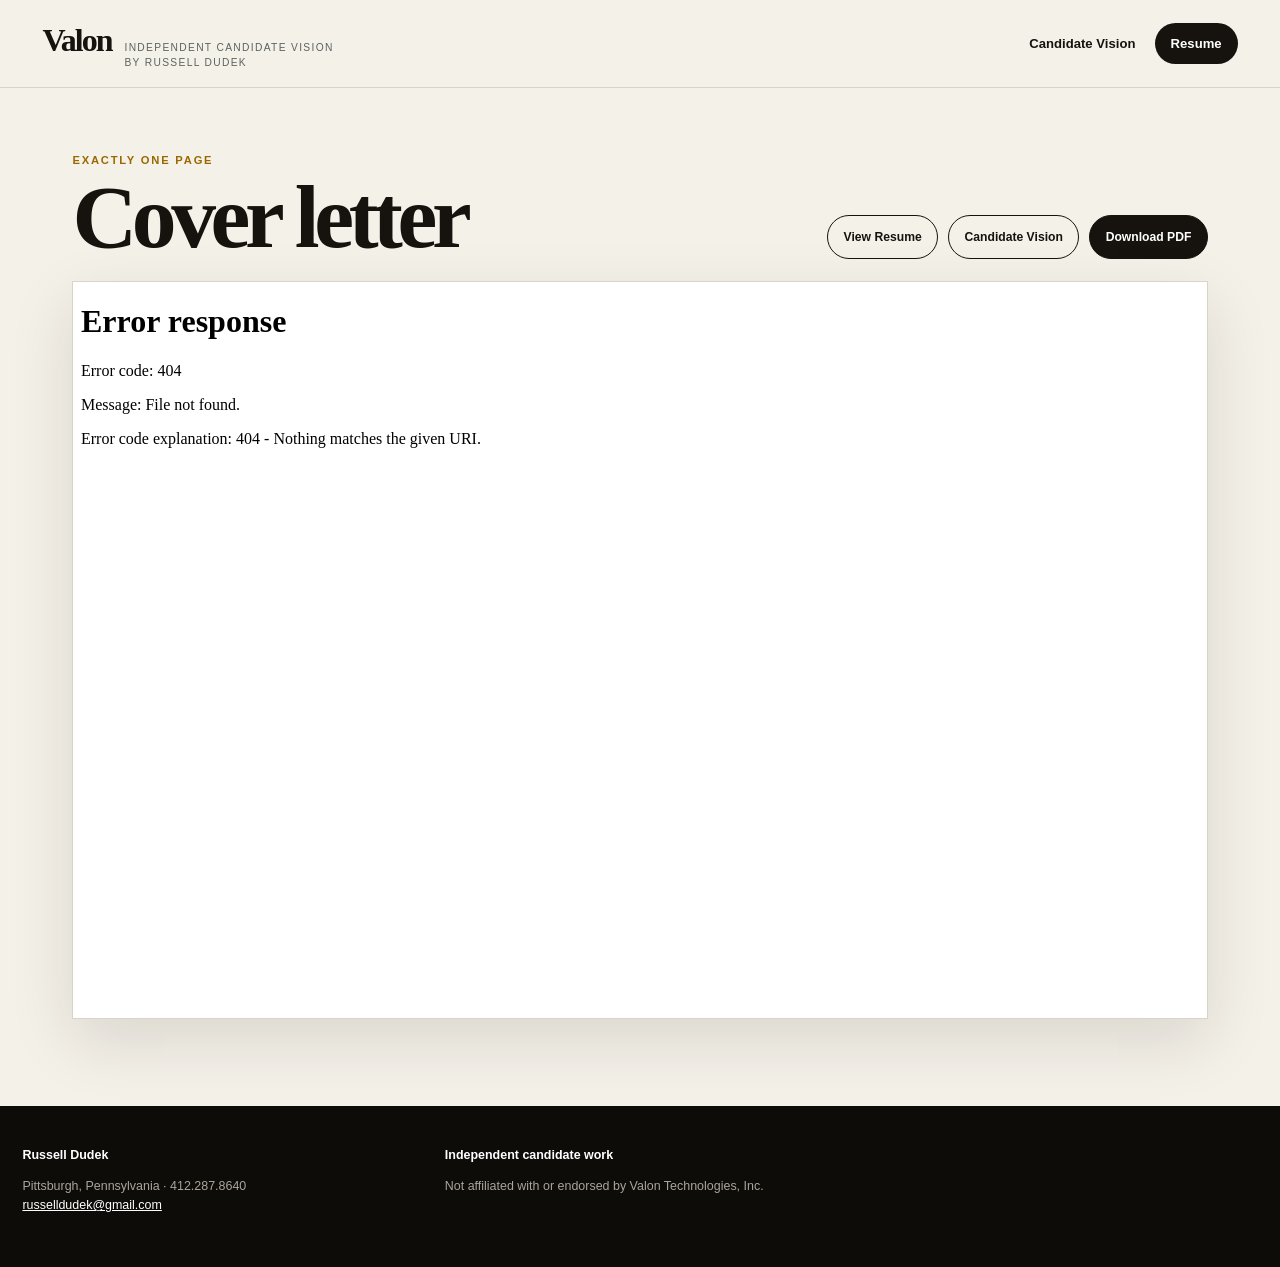
==== cover-letter.html @ 39efc33e "Add Valon cover-letter route" ====
<!doctype html><html lang="en"><head><meta charset="utf-8"><meta name="viewport" content="width=device-width,initial-scale=1"><title>Russell Dudek | Cover letter</title><link rel="stylesheet" href="styles.css"><style>.preview{max-width:1180px;margin:auto;padding:4rem 1.4rem 5rem}.preview-head{display:flex;justify-content:space-between;align-items:end;gap:2rem;flex-wrap:wrap;margin-bottom:1.4rem}.preview-head h1{font-family:Georgia,serif;font-size:clamp(3rem,7vw,6rem);letter-spacing:-.06em;line-height:.92;margin:.5rem 0 0}.preview-actions{display:flex;gap:.65rem;flex-wrap:wrap}.preview-actions a{display:inline-flex;align-items:center;justify-content:center;min-height:44px;padding:.7rem .95rem;border:1.5px solid var(--valon-ink);border-radius:999px;text-decoration:none;font-size:.76rem;font-weight:850}.preview-actions .download{background:var(--valon-ink);color:#fff}.pdf-frame{width:100%;height:82vh;min-height:720px;border:1px solid var(--valon-line);background:#fff;box-shadow:0 22px 60px rgba(33,25,15,.12)}@media(max-width:620px){.preview{padding-top:2.5rem}.pdf-frame{height:72vh;min-height:520px}}</style></head><body><header class="header"><nav class="nav"><a class="brand" href="index.html"><strong>Valon</strong><span>Independent candidate vision<br>by Russell Dudek</span></a><div class="navlinks"><a href="index.html">Candidate Vision</a><a class="pill" href="resume.html">Resume</a></div></nav></header><main class="preview"><div class="preview-head"><div><div class="eyebrow">Exactly one page</div><h1>Cover letter</h1></div><div class="preview-actions"><a href="resume.html">View Resume</a><a href="index.html">Candidate Vision</a><a class="download" download href="docs/Russell-Dudek-Valon-Cover-Letter.pdf">Download PDF</a></div></div><iframe class="pdf-frame" title="Cover letter" src="docs/Russell-Dudek-Valon-Cover-Letter.pdf"></iframe></main><footer class="footer"><div class="footergrid"><div><strong>Russell Dudek</strong><p>Pittsburgh, Pennsylvania · 412.287.8640<br><a href="mailto:russelldudek@gmail.com">russelldudek@gmail.com</a></p></div><div><strong>Independent candidate work</strong><p>Not affiliated with or endorsed by Valon Technologies, Inc.</p></div></div></footer></body></html>
---- styles.css ----
@import url('brand-tokens.css');
*{box-sizing:border-box}html{scroll-behavior:smooth}body{margin:0;background:var(--valon-cream);color:var(--valon-ink);font-family:"Avenir Next","Segoe UI",Arial,sans-serif;line-height:1.5}a{color:inherit}.skip{position:fixed;left:1rem;top:-5rem;background:#fff;padding:.75rem 1rem;z-index:100}.skip:focus{top:1rem}.header{position:sticky;top:0;z-index:30;background:rgba(244,241,233,.94);backdrop-filter:blur(14px);border-bottom:1px solid var(--valon-line)}.nav{max-width:1240px;margin:auto;padding:1rem 1.4rem;display:flex;justify-content:space-between;align-items:center;gap:2rem}.brand{display:flex;align-items:baseline;gap:.8rem;text-decoration:none}.brand strong{font-family:Georgia,serif;font-size:2rem;letter-spacing:-.06em}.brand span{font-size:.64rem;text-transform:uppercase;letter-spacing:.13em;color:var(--valon-slate)}.navlinks{display:flex;gap:1.2rem;align-items:center}.navlinks a{text-decoration:none;font-size:.82rem;font-weight:750}.pill{background:var(--valon-ink);color:#fff;border-radius:999px;padding:.65rem 1rem}.hero{max-width:1240px;margin:auto;padding:5.2rem 1.4rem 6rem;display:grid;grid-template-columns:.88fr 1.12fr;gap:4.5rem;align-items:center;min-height:820px}.eyebrow{font-size:.7rem;font-weight:850;letter-spacing:.16em;text-transform:uppercase;color:#9b6800}.hero h1,.section h2{font-family:Georgia,serif;letter-spacing:-.06em;line-height:.92}.hero h1{font-size:clamp(4rem,7vw,7.4rem);margin:.7rem 0 1.4rem;max-width:9ch}.lede{font-size:1.16rem;max-width:670px;color:#4f514f}.actions{display:flex;gap:.8rem;flex-wrap:wrap;margin-top:2rem}.button{display:inline-flex;align-items:center;justify-content:center;min-height:48px;padding:.75rem 1.05rem;border:1.5px solid var(--valon-ink);border-radius:7px;text-decoration:none;font-weight:800;background:var(--valon-ink);color:#fff}.button.secondary{background:transparent;color:var(--valon-ink)}.proofline{display:flex;flex-wrap:wrap;gap:.5rem 1.2rem;border-top:1px solid var(--valon-line);padding-top:1.1rem;margin-top:2.5rem;color:var(--valon-slate);font-size:.75rem;font-weight:750}.buildline{position:relative;background:var(--valon-paper);border:1px solid var(--valon-line);padding:1.4rem;box-shadow:0 30px 70px rgba(33,25,15,.11);min-height:610px}.buildhead{display:flex;justify-content:space-between;gap:1rem;align-items:start}.buildhead h2{font-family:Georgia,serif;font-size:2.2rem;margin:.2rem 0}.status{border:1px solid var(--valon-line);padding:.45rem .65rem;font-size:.66rem;font-weight:850;text-transform:uppercase;letter-spacing:.11em;background:#fff}.field-stack{position:relative;margin:2.4rem 0 1.5rem;height:330px;border-left:1px solid var(--valon-line);border-right:1px solid var(--valon-line);display:flex;flex-direction:column;justify-content:center;gap:10px;padding:0 2rem 46px}.field-stack:before{content:"CLIENT SITE";position:absolute;left:.4rem;top:50%;writing-mode:vertical-rl;transform:rotate(180deg) translateY(50%);font-size:.58rem;letter-spacing:.16em;font-weight:900;color:var(--valon-slate)}.field-stack:after{content:"VALONOS RETURN";position:absolute;right:.4rem;top:50%;writing-mode:vertical-rl;transform:translateY(-50%);font-size:.58rem;letter-spacing:.16em;font-weight:900;color:var(--valon-slate)}.layer{position:relative;display:grid;grid-template-columns:110px 1fr auto;align-items:center;gap:1rem;padding:.75rem 1rem;background:#fff;border:1px solid var(--valon-line);transform:translateX(var(--offset));transition:transform .55s cubic-bezier(.2,.8,.2,1),border-color .3s,background .3s}.layer b{font-size:.78rem}.layer span{font-size:.72rem;color:var(--valon-slate)}.layer em{font-style:normal;font-size:.6rem;font-weight:900;text-transform:uppercase;letter-spacing:.1em;color:#9b6800}.layer[data-layer="outcome"]{--offset:-22px}.layer[data-layer="work"]{--offset:18px}.layer[data-layer="authority"]{--offset:-12px}.layer[data-layer="evidence"]{--offset:26px}.layer[data-layer="recovery"]{--offset:-17px}.buildline.resolved .layer{transform:translateX(0);border-color:#b48a25}.buildline.resolved .layer.active{background:var(--valon-gold-soft);border-color:var(--valon-gold)}.bond{position:absolute;left:50%;top:72px;bottom:85px;width:3px;background:var(--candidate-forest);transform:scaleY(0);transform-origin:top;transition:transform .7s .2s cubic-bezier(.2,.8,.2,1)}.buildline.resolved .bond{transform:scaleY(1)}.return-chip{position:absolute;left:15%;bottom:8px;margin:0;width:70%;padding:.85rem;pointer-events:none;background:var(--candidate-forest);color:#fff;text-align:center;font-size:.73rem;font-weight:850;letter-spacing:.08em;transform:translateY(16px);opacity:0;transition:.45s .65s}.buildline.resolved .return-chip{transform:none;opacity:1}.scenarios{display:flex;gap:.55rem;flex-wrap:wrap}.scenarios button{border:1px solid var(--valon-line);background:#fff;border-radius:999px;padding:.62rem .8rem;font:inherit;font-size:.72rem;font-weight:800;cursor:pointer}.scenarios button[aria-pressed="true"]{background:var(--valon-ink);color:#fff;border-color:var(--valon-ink)}.readout{display:grid;grid-template-columns:1fr 1fr;gap:1rem;margin-top:1rem;padding-top:1rem;border-top:1px solid var(--valon-line)}.readout small{display:block;font-size:.58rem;text-transform:uppercase;letter-spacing:.12em;color:var(--valon-slate);font-weight:900}.readout strong{display:block;margin-top:.25rem;font-size:.84rem}.section{padding:7.5rem max(1.4rem,calc((100vw - 1240px)/2))}.section.dark{background:var(--valon-ink);color:#fff}.section.gold{background:var(--valon-gold)}.section h2{font-size:clamp(3rem,5.6vw,6rem);margin:.5rem 0 1.4rem;max-width:12ch}.section .intro{max-width:800px;font-size:1.1rem;color:var(--valon-slate)}.dark .intro{color:#bbb6aa}.tensions{margin-top:3.5rem;display:grid;grid-template-columns:1fr 1fr;border-top:1px solid #45413a}.tension{padding:2rem 2rem 2rem 0;border-bottom:1px solid #45413a}.tension:nth-child(odd){border-right:1px solid #45413a}.tension:nth-child(even){padding-left:2rem}.tension .num{color:var(--valon-gold);font-weight:900;font-size:.7rem;letter-spacing:.14em}.tension h3{font-family:Georgia,serif;font-size:1.7rem;margin:.5rem 0}.tension p{color:#bbb6aa;max-width:520px}.stages{margin-top:3.5rem;display:grid;grid-template-columns:repeat(5,1fr);border:1px solid var(--valon-line);background:var(--valon-paper)}.stage{padding:1.6rem 1.2rem;min-height:260px;border-right:1px solid var(--valon-line);position:relative}.stage:last-child{border-right:0}.stage .n{font-size:.65rem;color:#9b6800;font-weight:900}.stage h3{font-family:Georgia,serif;font-size:1.5rem;margin:3rem 0 .7rem}.stage p{font-size:.83rem;color:var(--valon-slate)}.evidence{margin-top:3.5rem;border-top:1px solid #45413a}.evidence article{display:grid;grid-template-columns:170px 1fr 1.2fr;gap:2rem;padding:2rem 0;border-bottom:1px solid #45413a}.evidence .meta{font-size:.75rem;color:var(--valon-gold)}.evidence h3{font-family:Georgia,serif;font-size:1.55rem;margin:0}.evidence p{margin:0;color:#bbb6aa}.timeline{margin-top:3.5rem;display:grid;grid-template-columns:repeat(4,1fr);gap:1rem}.phase{background:var(--valon-paper);border:1px solid var(--valon-line);padding:1.5rem;min-height:300px}.phase span{font-size:.65rem;color:#9b6800;font-weight:900;letter-spacing:.12em}.phase h3{font-family:Georgia,serif;font-size:1.55rem}.phase li{margin:.5rem 0;font-size:.84rem}.questions{margin-top:3rem;display:grid;grid-template-columns:1fr 1fr;border-top:1px solid rgba(22,19,15,.3)}.question{padding:1.4rem 1.2rem 1.4rem 0;border-bottom:1px solid rgba(22,19,15,.3);font-family:Georgia,serif;font-size:1.3rem}.question:nth-child(odd){border-right:1px solid rgba(22,19,15,.3)}.question:nth-child(even){padding-left:1.2rem}.footer{background:#0e0c09;color:#fff;padding:2.5rem max(1.4rem,calc((100vw - 1240px)/2));font-size:.78rem}.footergrid{display:grid;grid-template-columns:1fr 1fr 1fr;gap:2rem}.footer a{color:#fff}.footer p{color:#aaa49a}.doc-actions{position:sticky;top:0;z-index:10;display:flex;gap:.8rem;justify-content:flex-end;padding:.8rem 1rem;background:rgba(244,241,233,.95);border-bottom:1px solid var(--valon-line)}.doc-actions a{padding:.55rem .8rem;border:1px solid var(--valon-ink);border-radius:999px;text-decoration:none;font-size:.75rem;font-weight:800}.doc-actions a.primary{background:var(--valon-ink);color:#fff}
@media(max-width:980px){.navlinks a:not(.pill){display:none}.hero{grid-template-columns:1fr;min-height:auto;gap:2.5rem}.buildline{min-height:590px}.stages{grid-template-columns:1fr 1fr}.stage{border-bottom:1px solid var(--valon-line)}.evidence article{grid-template-columns:130px 1fr}.evidence p{grid-column:2}.timeline{grid-template-columns:1fr 1fr}.footergrid{grid-template-columns:1fr}}
@media(max-width:620px){.brand span{display:none}.hero{padding-top:3.5rem}.hero h1{font-size:3.8rem}.buildline{padding:1rem}.field-stack{padding:0 1rem}.layer{grid-template-columns:78px 1fr}.layer em{display:none}.readout{grid-template-columns:1fr}.tensions,.questions{grid-template-columns:1fr}.tension:nth-child(odd),.question:nth-child(odd){border-right:0}.tension:nth-child(even),.question:nth-child(even){padding-left:0}.stages{grid-template-columns:1fr}.timeline{grid-template-columns:1fr}.evidence article{grid-template-columns:1fr;gap:.65rem}.evidence p{grid-column:1}.nav{padding:.8rem 1rem}}
@media(prefers-reduced-motion:reduce){*{scroll-behavior:auto!important;animation:none!important;transition:none!important}.buildline .layer{transform:none}.bond{transform:scaleY(1)}.return-chip{opacity:1;transform:none}}
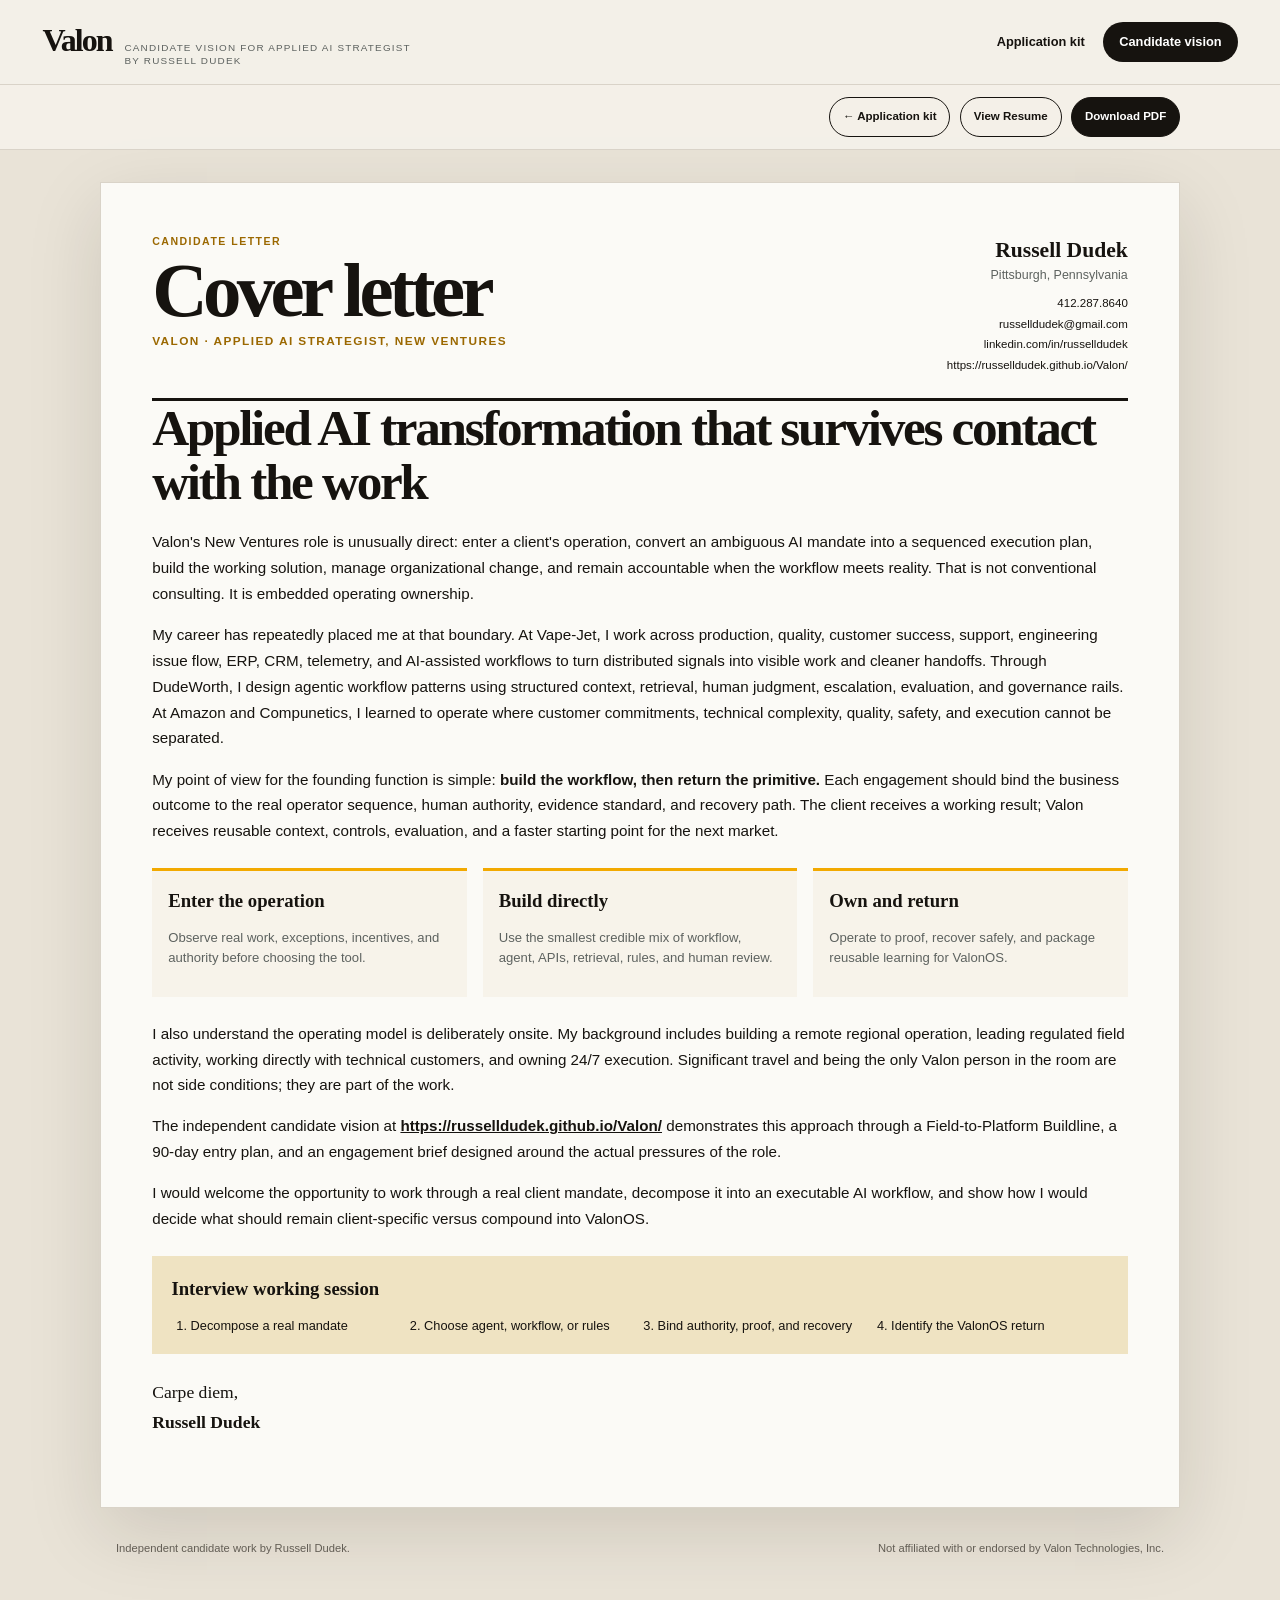
==== commit 725ac904: "Repair Valon geometry and online documents" ====
--- a/cover-letter.html
+++ b/cover-letter.html
@@ -1 +1 @@
-<!doctype html><html lang="en"><head><meta charset="utf-8"><meta name="viewport" content="width=device-width,initial-scale=1"><title>Russell Dudek | Cover letter</title><link rel="stylesheet" href="styles.css"><style>.preview{max-width:1180px;margin:auto;padding:4rem 1.4rem 5rem}.preview-head{display:flex;justify-content:space-between;align-items:end;gap:2rem;flex-wrap:wrap;margin-bottom:1.4rem}.preview-head h1{font-family:Georgia,serif;font-size:clamp(3rem,7vw,6rem);letter-spacing:-.06em;line-height:.92;margin:.5rem 0 0}.preview-actions{display:flex;gap:.65rem;flex-wrap:wrap}.preview-actions a{display:inline-flex;align-items:center;justify-content:center;min-height:44px;padding:.7rem .95rem;border:1.5px solid var(--valon-ink);border-radius:999px;text-decoration:none;font-size:.76rem;font-weight:850}.preview-actions .download{background:var(--valon-ink);color:#fff}.pdf-frame{width:100%;height:82vh;min-height:720px;border:1px solid var(--valon-line);background:#fff;box-shadow:0 22px 60px rgba(33,25,15,.12)}@media(max-width:620px){.preview{padding-top:2.5rem}.pdf-frame{height:72vh;min-height:520px}}</style></head><body><header class="header"><nav class="nav"><a class="brand" href="index.html"><strong>Valon</strong><span>Independent candidate vision<br>by Russell Dudek</span></a><div class="navlinks"><a href="index.html">Candidate Vision</a><a class="pill" href="resume.html">Resume</a></div></nav></header><main class="preview"><div class="preview-head"><div><div class="eyebrow">Exactly one page</div><h1>Cover letter</h1></div><div class="preview-actions"><a href="resume.html">View Resume</a><a href="index.html">Candidate Vision</a><a class="download" download href="docs/Russell-Dudek-Valon-Cover-Letter.pdf">Download PDF</a></div></div><iframe class="pdf-frame" title="Cover letter" src="docs/Russell-Dudek-Valon-Cover-Letter.pdf"></iframe></main><footer class="footer"><div class="footergrid"><div><strong>Russell Dudek</strong><p>Pittsburgh, Pennsylvania · 412.287.8640<br><a href="mailto:russelldudek@gmail.com">russelldudek@gmail.com</a></p></div><div><strong>Independent candidate work</strong><p>Not affiliated with or endorsed by Valon Technologies, Inc.</p></div></div></footer></body></html>+<!doctype html><html lang="en"><head><meta charset="utf-8"><meta name="viewport" content="width=device-width,initial-scale=1"><title>Russell Dudek | Cover letter</title><meta name="description" content="Online cover letter for Valon's Applied AI Strategist, New Ventures role."><link rel="stylesheet" href="styles.css"><link rel="stylesheet" href="documents.css"></head><body class="document-page"><a class="skip" href="#document">Skip to document</a><header class="header"><nav class="nav"><a class="brand" href="index.html"><strong>Valon</strong><span>Candidate vision for Applied AI Strategist<br>by Russell Dudek</span></a><div class="navlinks"><a href="index.html#documents">Application kit</a><a class="pill" href="index.html">Candidate vision</a></div></nav></header><div class="document-toolbar" aria-label="Document actions"><a href="index.html#documents">← Application kit</a><a href="resume.html">View Resume</a><a class="download" download href="docs/Russell-Dudek-Valon-Cover-Letter.pdf">Download PDF</a></div><main class="online-document" id="document"><header class="document-header"><div><div class="document-kicker">Candidate letter</div><h1>Cover letter</h1><p>Valon · Applied AI Strategist, New Ventures</p></div><div><strong>Russell Dudek</strong><span>Pittsburgh, Pennsylvania</span><div class="document-contact"><a href="tel:+14122878640">412.287.8640</a><a href="mailto:russelldudek@gmail.com">russelldudek@gmail.com</a><a href="https://www.linkedin.com/in/russelldudek">linkedin.com/in/russelldudek</a><a href="https://russelldudek.github.io/Valon/">https://russelldudek.github.io/Valon/</a></div></div></header><article class="letter"><h2>Applied AI transformation that survives contact with the work</h2><p>Valon's New Ventures role is unusually direct: enter a client's operation, convert an ambiguous AI mandate into a sequenced execution plan, build the working solution, manage organizational change, and remain accountable when the workflow meets reality. That is not conventional consulting. It is embedded operating ownership.</p><p>My career has repeatedly placed me at that boundary. At Vape-Jet, I work across production, quality, customer success, support, engineering issue flow, ERP, CRM, telemetry, and AI-assisted workflows to turn distributed signals into visible work and cleaner handoffs. Through DudeWorth, I design agentic workflow patterns using structured context, retrieval, human judgment, escalation, evaluation, and governance rails. At Amazon and Compunetics, I learned to operate where customer commitments, technical complexity, quality, safety, and execution cannot be separated.</p><p>My point of view for the founding function is simple: <b>build the workflow, then return the primitive.</b> Each engagement should bind the business outcome to the real operator sequence, human authority, evidence standard, and recovery path. The client receives a working result; Valon receives reusable context, controls, evaluation, and a faster starting point for the next market.</p><div class="letter-principles"><article><h3>Enter the operation</h3><p>Observe real work, exceptions, incentives, and authority before choosing the tool.</p></article><article><h3>Build directly</h3><p>Use the smallest credible mix of workflow, agent, APIs, retrieval, rules, and human review.</p></article><article><h3>Own and return</h3><p>Operate to proof, recover safely, and package reusable learning for ValonOS.</p></article></div><p>I also understand the operating model is deliberately onsite. My background includes building a remote regional operation, leading regulated field activity, working directly with technical customers, and owning 24/7 execution. Significant travel and being the only Valon person in the room are not side conditions; they are part of the work.</p><p>The independent candidate vision at <a href="https://russelldudek.github.io/Valon/">https://russelldudek.github.io/Valon/</a> demonstrates this approach through a Field-to-Platform Buildline, a 90-day entry plan, and an engagement brief designed around the actual pressures of the role.</p><p>I would welcome the opportunity to work through a real client mandate, decompose it into an executable AI workflow, and show how I would decide what should remain client-specific versus compound into ValonOS.</p><div class="working-session"><h3>Interview working session</h3><ol><li>Decompose a real mandate</li><li>Choose agent, workflow, or rules</li><li>Bind authority, proof, and recovery</li><li>Identify the ValonOS return</li></ol></div><p class="signature">Carpe diem,<br><strong>Russell Dudek</strong></p></article></main><footer class="document-footer"><span>Independent candidate work by Russell Dudek.</span><span>Not affiliated with or endorsed by Valon Technologies, Inc.</span></footer></body></html>
--- a/styles.css
+++ b/styles.css
@@ -1,5 +1,6 @@
 @import url('brand-tokens.css');
-*{box-sizing:border-box}html{scroll-behavior:smooth}body{margin:0;background:var(--valon-cream);color:var(--valon-ink);font-family:"Avenir Next","Segoe UI",Arial,sans-serif;line-height:1.5}a{color:inherit}.skip{position:fixed;left:1rem;top:-5rem;background:#fff;padding:.75rem 1rem;z-index:100}.skip:focus{top:1rem}.header{position:sticky;top:0;z-index:30;background:rgba(244,241,233,.94);backdrop-filter:blur(14px);border-bottom:1px solid var(--valon-line)}.nav{max-width:1240px;margin:auto;padding:1rem 1.4rem;display:flex;justify-content:space-between;align-items:center;gap:2rem}.brand{display:flex;align-items:baseline;gap:.8rem;text-decoration:none}.brand strong{font-family:Georgia,serif;font-size:2rem;letter-spacing:-.06em}.brand span{font-size:.64rem;text-transform:uppercase;letter-spacing:.13em;color:var(--valon-slate)}.navlinks{display:flex;gap:1.2rem;align-items:center}.navlinks a{text-decoration:none;font-size:.82rem;font-weight:750}.pill{background:var(--valon-ink);color:#fff;border-radius:999px;padding:.65rem 1rem}.hero{max-width:1240px;margin:auto;padding:5.2rem 1.4rem 6rem;display:grid;grid-template-columns:.88fr 1.12fr;gap:4.5rem;align-items:center;min-height:820px}.eyebrow{font-size:.7rem;font-weight:850;letter-spacing:.16em;text-transform:uppercase;color:#9b6800}.hero h1,.section h2{font-family:Georgia,serif;letter-spacing:-.06em;line-height:.92}.hero h1{font-size:clamp(4rem,7vw,7.4rem);margin:.7rem 0 1.4rem;max-width:9ch}.lede{font-size:1.16rem;max-width:670px;color:#4f514f}.actions{display:flex;gap:.8rem;flex-wrap:wrap;margin-top:2rem}.button{display:inline-flex;align-items:center;justify-content:center;min-height:48px;padding:.75rem 1.05rem;border:1.5px solid var(--valon-ink);border-radius:7px;text-decoration:none;font-weight:800;background:var(--valon-ink);color:#fff}.button.secondary{background:transparent;color:var(--valon-ink)}.proofline{display:flex;flex-wrap:wrap;gap:.5rem 1.2rem;border-top:1px solid var(--valon-line);padding-top:1.1rem;margin-top:2.5rem;color:var(--valon-slate);font-size:.75rem;font-weight:750}.buildline{position:relative;background:var(--valon-paper);border:1px solid var(--valon-line);padding:1.4rem;box-shadow:0 30px 70px rgba(33,25,15,.11);min-height:610px}.buildhead{display:flex;justify-content:space-between;gap:1rem;align-items:start}.buildhead h2{font-family:Georgia,serif;font-size:2.2rem;margin:.2rem 0}.status{border:1px solid var(--valon-line);padding:.45rem .65rem;font-size:.66rem;font-weight:850;text-transform:uppercase;letter-spacing:.11em;background:#fff}.field-stack{position:relative;margin:2.4rem 0 1.5rem;height:330px;border-left:1px solid var(--valon-line);border-right:1px solid var(--valon-line);display:flex;flex-direction:column;justify-content:center;gap:10px;padding:0 2rem 46px}.field-stack:before{content:"CLIENT SITE";position:absolute;left:.4rem;top:50%;writing-mode:vertical-rl;transform:rotate(180deg) translateY(50%);font-size:.58rem;letter-spacing:.16em;font-weight:900;color:var(--valon-slate)}.field-stack:after{content:"VALONOS RETURN";position:absolute;right:.4rem;top:50%;writing-mode:vertical-rl;transform:translateY(-50%);font-size:.58rem;letter-spacing:.16em;font-weight:900;color:var(--valon-slate)}.layer{position:relative;display:grid;grid-template-columns:110px 1fr auto;align-items:center;gap:1rem;padding:.75rem 1rem;background:#fff;border:1px solid var(--valon-line);transform:translateX(var(--offset));transition:transform .55s cubic-bezier(.2,.8,.2,1),border-color .3s,background .3s}.layer b{font-size:.78rem}.layer span{font-size:.72rem;color:var(--valon-slate)}.layer em{font-style:normal;font-size:.6rem;font-weight:900;text-transform:uppercase;letter-spacing:.1em;color:#9b6800}.layer[data-layer="outcome"]{--offset:-22px}.layer[data-layer="work"]{--offset:18px}.layer[data-layer="authority"]{--offset:-12px}.layer[data-layer="evidence"]{--offset:26px}.layer[data-layer="recovery"]{--offset:-17px}.buildline.resolved .layer{transform:translateX(0);border-color:#b48a25}.buildline.resolved .layer.active{background:var(--valon-gold-soft);border-color:var(--valon-gold)}.bond{position:absolute;left:50%;top:72px;bottom:85px;width:3px;background:var(--candidate-forest);transform:scaleY(0);transform-origin:top;transition:transform .7s .2s cubic-bezier(.2,.8,.2,1)}.buildline.resolved .bond{transform:scaleY(1)}.return-chip{position:absolute;left:15%;bottom:8px;margin:0;width:70%;padding:.85rem;pointer-events:none;background:var(--candidate-forest);color:#fff;text-align:center;font-size:.73rem;font-weight:850;letter-spacing:.08em;transform:translateY(16px);opacity:0;transition:.45s .65s}.buildline.resolved .return-chip{transform:none;opacity:1}.scenarios{display:flex;gap:.55rem;flex-wrap:wrap}.scenarios button{border:1px solid var(--valon-line);background:#fff;border-radius:999px;padding:.62rem .8rem;font:inherit;font-size:.72rem;font-weight:800;cursor:pointer}.scenarios button[aria-pressed="true"]{background:var(--valon-ink);color:#fff;border-color:var(--valon-ink)}.readout{display:grid;grid-template-columns:1fr 1fr;gap:1rem;margin-top:1rem;padding-top:1rem;border-top:1px solid var(--valon-line)}.readout small{display:block;font-size:.58rem;text-transform:uppercase;letter-spacing:.12em;color:var(--valon-slate);font-weight:900}.readout strong{display:block;margin-top:.25rem;font-size:.84rem}.section{padding:7.5rem max(1.4rem,calc((100vw - 1240px)/2))}.section.dark{background:var(--valon-ink);color:#fff}.section.gold{background:var(--valon-gold)}.section h2{font-size:clamp(3rem,5.6vw,6rem);margin:.5rem 0 1.4rem;max-width:12ch}.section .intro{max-width:800px;font-size:1.1rem;color:var(--valon-slate)}.dark .intro{color:#bbb6aa}.tensions{margin-top:3.5rem;display:grid;grid-template-columns:1fr 1fr;border-top:1px solid #45413a}.tension{padding:2rem 2rem 2rem 0;border-bottom:1px solid #45413a}.tension:nth-child(odd){border-right:1px solid #45413a}.tension:nth-child(even){padding-left:2rem}.tension .num{color:var(--valon-gold);font-weight:900;font-size:.7rem;letter-spacing:.14em}.tension h3{font-family:Georgia,serif;font-size:1.7rem;margin:.5rem 0}.tension p{color:#bbb6aa;max-width:520px}.stages{margin-top:3.5rem;display:grid;grid-template-columns:repeat(5,1fr);border:1px solid var(--valon-line);background:var(--valon-paper)}.stage{padding:1.6rem 1.2rem;min-height:260px;border-right:1px solid var(--valon-line);position:relative}.stage:last-child{border-right:0}.stage .n{font-size:.65rem;color:#9b6800;font-weight:900}.stage h3{font-family:Georgia,serif;font-size:1.5rem;margin:3rem 0 .7rem}.stage p{font-size:.83rem;color:var(--valon-slate)}.evidence{margin-top:3.5rem;border-top:1px solid #45413a}.evidence article{display:grid;grid-template-columns:170px 1fr 1.2fr;gap:2rem;padding:2rem 0;border-bottom:1px solid #45413a}.evidence .meta{font-size:.75rem;color:var(--valon-gold)}.evidence h3{font-family:Georgia,serif;font-size:1.55rem;margin:0}.evidence p{margin:0;color:#bbb6aa}.timeline{margin-top:3.5rem;display:grid;grid-template-columns:repeat(4,1fr);gap:1rem}.phase{background:var(--valon-paper);border:1px solid var(--valon-line);padding:1.5rem;min-height:300px}.phase span{font-size:.65rem;color:#9b6800;font-weight:900;letter-spacing:.12em}.phase h3{font-family:Georgia,serif;font-size:1.55rem}.phase li{margin:.5rem 0;font-size:.84rem}.questions{margin-top:3rem;display:grid;grid-template-columns:1fr 1fr;border-top:1px solid rgba(22,19,15,.3)}.question{padding:1.4rem 1.2rem 1.4rem 0;border-bottom:1px solid rgba(22,19,15,.3);font-family:Georgia,serif;font-size:1.3rem}.question:nth-child(odd){border-right:1px solid rgba(22,19,15,.3)}.question:nth-child(even){padding-left:1.2rem}.footer{background:#0e0c09;color:#fff;padding:2.5rem max(1.4rem,calc((100vw - 1240px)/2));font-size:.78rem}.footergrid{display:grid;grid-template-columns:1fr 1fr 1fr;gap:2rem}.footer a{color:#fff}.footer p{color:#aaa49a}.doc-actions{position:sticky;top:0;z-index:10;display:flex;gap:.8rem;justify-content:flex-end;padding:.8rem 1rem;background:rgba(244,241,233,.95);border-bottom:1px solid var(--valon-line)}.doc-actions a{padding:.55rem .8rem;border:1px solid var(--valon-ink);border-radius:999px;text-decoration:none;font-size:.75rem;font-weight:800}.doc-actions a.primary{background:var(--valon-ink);color:#fff}
-@media(max-width:980px){.navlinks a:not(.pill){display:none}.hero{grid-template-columns:1fr;min-height:auto;gap:2.5rem}.buildline{min-height:590px}.stages{grid-template-columns:1fr 1fr}.stage{border-bottom:1px solid var(--valon-line)}.evidence article{grid-template-columns:130px 1fr}.evidence p{grid-column:2}.timeline{grid-template-columns:1fr 1fr}.footergrid{grid-template-columns:1fr}}
-@media(max-width:620px){.brand span{display:none}.hero{padding-top:3.5rem}.hero h1{font-size:3.8rem}.buildline{padding:1rem}.field-stack{padding:0 1rem}.layer{grid-template-columns:78px 1fr}.layer em{display:none}.readout{grid-template-columns:1fr}.tensions,.questions{grid-template-columns:1fr}.tension:nth-child(odd),.question:nth-child(odd){border-right:0}.tension:nth-child(even),.question:nth-child(even){padding-left:0}.stages{grid-template-columns:1fr}.timeline{grid-template-columns:1fr}.evidence article{grid-template-columns:1fr;gap:.65rem}.evidence p{grid-column:1}.nav{padding:.8rem 1rem}}
+*{box-sizing:border-box}html{scroll-behavior:smooth}body{margin:0;background:var(--valon-cream);color:var(--valon-ink);font-family:"Avenir Next","Segoe UI",Arial,sans-serif;line-height:1.5;overflow-x:hidden}a{color:inherit}button,a{touch-action:manipulation}.skip{position:fixed;left:1rem;top:-5rem;background:#fff;padding:.75rem 1rem;z-index:100}.skip:focus{top:1rem}.header{position:sticky;top:0;z-index:30;background:rgba(244,241,233,.94);backdrop-filter:blur(14px);border-bottom:1px solid var(--valon-line)}.nav{max-width:1240px;margin:auto;padding:1rem 1.4rem;display:flex;justify-content:space-between;align-items:center;gap:2rem}.brand{display:flex;align-items:baseline;gap:.8rem;text-decoration:none;min-width:0}.brand strong{font-family:Georgia,serif;font-size:2rem;letter-spacing:-.06em}.brand span{font-size:.62rem;text-transform:uppercase;letter-spacing:.12em;color:var(--valon-slate);line-height:1.35}.navlinks{display:flex;gap:1.15rem;align-items:center}.navlinks a{text-decoration:none;font-size:.8rem;font-weight:750;white-space:nowrap}.pill{background:var(--valon-ink);color:#fff;border-radius:999px;padding:.65rem 1rem}.eyebrow{font-size:.7rem;font-weight:850;letter-spacing:.16em;text-transform:uppercase;color:#9b6800}.hero{max-width:1240px;margin:auto;padding:5rem 1.4rem 5.5rem;display:grid;grid-template-columns:minmax(0,1.2fr) minmax(300px,.8fr);gap:5rem;align-items:center;min-height:760px}.hero-copy{min-width:0}.hero h1,.section h2,.documents-heading h2{font-family:Georgia,serif;letter-spacing:-.06em;line-height:.92}.hero h1{font-size:clamp(3.6rem,6vw,6.2rem);margin:.7rem 0 1.4rem;max-width:100%;overflow-wrap:normal;word-break:normal}.lede{font-size:1.14rem;max-width:660px;color:#4f514f}.actions{display:flex;gap:.8rem;flex-wrap:wrap;margin-top:2rem}.button{display:inline-flex;align-items:center;justify-content:center;min-height:48px;padding:.75rem 1.05rem;border:1.5px solid var(--valon-ink);border-radius:7px;text-decoration:none;font-weight:800;background:var(--valon-ink);color:#fff}.button.secondary{background:transparent;color:var(--valon-ink)}.proofline{display:flex;flex-wrap:wrap;gap:.5rem 1.2rem;border-top:1px solid var(--valon-line);padding-top:1.1rem;margin-top:2.5rem;color:var(--valon-slate);font-size:.74rem;font-weight:750}.hero-principle{background:var(--valon-paper);border:1px solid var(--valon-line);padding:2rem;box-shadow:0 28px 70px rgba(33,25,15,.1);min-width:0}.hero-principle-top{display:flex;justify-content:space-between;gap:1rem;padding-bottom:1.2rem;border-bottom:1px solid var(--valon-line);text-transform:uppercase;letter-spacing:.12em;font-size:.64rem;font-weight:850;color:#9b6800}.hero-principle p{font-family:Georgia,serif;font-size:clamp(2rem,3vw,3.4rem);line-height:1;letter-spacing:-.05em;margin:1rem 0}.hero-principle p:nth-of-type(2){color:#9b6800}.hero-principle-foot{margin-top:1.5rem;padding-top:1rem;border-top:1px solid var(--valon-line);font-size:.83rem;color:var(--valon-slate)}.section{padding:7rem max(1.4rem,calc((100vw - 1240px)/2))}.section-inner{max-width:1240px;margin:auto}.section.dark{background:var(--valon-ink);color:#fff}.section.gold{background:var(--valon-gold)}.section h2,.documents-heading h2{font-size:clamp(3rem,5.4vw,5.8rem);margin:.5rem 0 1.4rem;max-width:12ch}.section .intro{max-width:800px;font-size:1.08rem;color:var(--valon-slate)}.dark .intro{color:#bbb6aa}.tensions{margin-top:3.5rem;display:grid;grid-template-columns:1fr 1fr;border-top:1px solid #45413a}.tension{padding:2rem 2rem 2rem 0;border-bottom:1px solid #45413a}.tension:nth-child(odd){border-right:1px solid #45413a}.tension:nth-child(even){padding-left:2rem}.tension .num{color:var(--valon-gold);font-weight:900;font-size:.7rem;letter-spacing:.14em}.tension h3{font-family:Georgia,serif;font-size:1.7rem;margin:.5rem 0}.tension p{color:#bbb6aa;max-width:520px}.model-section{background:#ebe6da}.model-intro{display:flex;justify-content:space-between;align-items:end;gap:2rem;margin-bottom:2rem}.reset-button{appearance:none;border:1px solid var(--valon-ink);background:transparent;border-radius:999px;padding:.7rem 1rem;font:inherit;font-size:.75rem;font-weight:800;cursor:pointer;white-space:nowrap}.buildline{position:relative;background:var(--valon-paper);border:1px solid var(--valon-line);padding:clamp(1.2rem,2.5vw,2.2rem);box-shadow:0 30px 70px rgba(33,25,15,.11)}.buildhead{display:flex;justify-content:space-between;gap:1.5rem;align-items:start}.buildhead h3{font-family:Georgia,serif;font-size:clamp(2rem,4vw,3.6rem);letter-spacing:-.05em;line-height:1;margin:.45rem 0 0}.baseline-label{font-size:.62rem;text-transform:uppercase;letter-spacing:.13em;color:#9b6800;font-weight:900}.status{border:1px solid var(--valon-line);padding:.55rem .7rem;font-size:.64rem;font-weight:850;text-transform:uppercase;letter-spacing:.11em;background:#fff;max-width:180px}.field-stack{position:relative;margin:2rem 0 1.3rem;border-left:1px solid var(--valon-line);border-right:1px solid var(--valon-line);display:grid;gap:.65rem;padding:1rem clamp(1rem,4vw,3.2rem)}.side-label{position:absolute;top:50%;writing-mode:vertical-rl;font-size:.56rem;letter-spacing:.16em;font-weight:900;color:var(--valon-slate);text-transform:uppercase}.side-label.client{left:.35rem;transform:rotate(180deg) translateY(50%)}.side-label.return-label{right:.35rem;transform:translateY(-50%)}.layer{position:relative;z-index:1;display:grid;grid-template-columns:minmax(85px,120px) minmax(0,1fr) auto;align-items:center;gap:1rem;padding:.8rem 1rem;background:#fff;border:1px solid var(--valon-line);transform:translateX(var(--offset));transition:transform .55s cubic-bezier(.2,.8,.2,1),border-color .3s,background .3s}.layer b{font-size:.8rem}.layer span{font-size:.76rem;color:var(--valon-slate)}.layer em{font-style:normal;font-size:.6rem;font-weight:900;text-transform:uppercase;letter-spacing:.1em;color:#9b6800}.layer[data-layer="outcome"]{--offset:-22px}.layer[data-layer="work"]{--offset:18px}.layer[data-layer="authority"]{--offset:-12px}.layer[data-layer="evidence"]{--offset:26px}.layer[data-layer="recovery"]{--offset:-17px}.buildline.resolved .layer{transform:translateX(0);border-color:#b48a25}.buildline.resolved .layer.active{background:var(--valon-gold-soft);border-color:var(--valon-gold)}.bond{position:absolute;z-index:0;left:50%;top:1.6rem;bottom:6.8rem;width:3px;background:var(--candidate-forest);transform:scaleY(0);transform-origin:top;transition:transform .7s .2s cubic-bezier(.2,.8,.2,1)}.buildline.resolved .bond{transform:scaleY(1)}.return-chip{position:relative;z-index:2;display:grid;grid-template-columns:auto 1fr;gap:1rem;align-items:center;margin-top:.15rem;padding:.85rem 1rem;background:var(--candidate-forest);color:#fff;transform:translateY(12px);opacity:0;transition:.45s .65s}.return-chip small{text-transform:uppercase;letter-spacing:.12em;font-size:.57rem;font-weight:900;color:#dfe9df}.return-chip strong{font-size:.78rem;letter-spacing:.04em}.buildline.resolved .return-chip{transform:none;opacity:1}.scenario-area{display:flex;justify-content:space-between;align-items:center;gap:1rem;flex-wrap:wrap}.scenario-label{font-size:.62rem;text-transform:uppercase;letter-spacing:.12em;font-weight:900;color:var(--valon-slate)}.scenarios{display:flex;gap:.55rem;flex-wrap:wrap}.scenarios button{border:1px solid var(--valon-line);background:#fff;border-radius:999px;padding:.62rem .8rem;font:inherit;font-size:.72rem;font-weight:800;cursor:pointer}.scenarios button[aria-pressed="true"]{background:var(--valon-ink);color:#fff;border-color:var(--valon-ink)}.readout{display:grid;grid-template-columns:1fr 1fr;gap:1.5rem;margin-top:1rem;padding-top:1rem;border-top:1px solid var(--valon-line)}.readout small{display:block;font-size:.58rem;text-transform:uppercase;letter-spacing:.12em;color:var(--valon-slate);font-weight:900}.readout strong{display:block;margin-top:.25rem;font-size:.86rem}.stages{margin-top:2rem;display:grid;grid-template-columns:repeat(5,1fr);border:1px solid var(--valon-line);background:var(--valon-paper)}.stage{padding:1.5rem 1.1rem;min-height:230px;border-right:1px solid var(--valon-line);position:relative}.stage:last-child{border-right:0}.stage .n{font-size:.65rem;color:#9b6800;font-weight:900}.stage h3{font-family:Georgia,serif;font-size:1.4rem;margin:2.5rem 0 .7rem}.stage p{font-size:.82rem;color:var(--valon-slate)}.evidence{margin-top:3.5rem;border-top:1px solid #45413a}.evidence article{display:grid;grid-template-columns:170px 1fr 1.2fr;gap:2rem;padding:2rem 0;border-bottom:1px solid #45413a}.evidence .meta{font-size:.75rem;color:var(--valon-gold)}.evidence h3{font-family:Georgia,serif;font-size:1.55rem;margin:0}.evidence p{margin:0;color:#bbb6aa}.timeline{margin-top:3.5rem;display:grid;grid-template-columns:repeat(4,1fr);gap:1rem}.phase{background:var(--valon-paper);border:1px solid var(--valon-line);padding:1.5rem;min-height:290px}.phase span{font-size:.65rem;color:#9b6800;font-weight:900;letter-spacing:.12em}.phase h3{font-family:Georgia,serif;font-size:1.55rem}.phase li{margin:.5rem 0;font-size:.84rem}.documents-section{background:var(--candidate-forest);color:#fff;padding:7rem max(1.4rem,calc((100vw - 1240px)/2))}.documents-inner{max-width:1240px;margin:auto}.documents-heading{display:flex;justify-content:space-between;align-items:end;gap:3rem}.documents-heading h2{max-width:10ch}.documents-heading p{max-width:620px;color:#d6ded6}.light-button{border-color:#fff!important;color:#fff!important}.document-grid{margin-top:3rem;display:grid;grid-template-columns:repeat(2,1fr);gap:1rem}.document-card{min-width:0;display:grid;grid-template-columns:auto 1fr;gap:1.2rem;padding:1.5rem;background:#f8f5ee;color:var(--valon-ink);border:1px solid rgba(255,255,255,.4);text-decoration:none;transition:transform .2s,box-shadow .2s}.document-card:hover,.document-card:focus-visible{transform:translateY(-3px);box-shadow:0 18px 34px rgba(0,0,0,.18)}.document-card>span{font-size:.7rem;color:#9b6800;font-weight:900}.document-card small{font-size:.58rem;text-transform:uppercase;letter-spacing:.12em;color:var(--valon-slate);font-weight:900}.document-card h3{font-family:Georgia,serif;font-size:1.6rem;margin:.35rem 0}.document-card p{margin:0;color:var(--valon-slate);font-size:.84rem}.document-card b{grid-column:2;font-size:.72rem;text-transform:uppercase;letter-spacing:.08em}.primary-card{grid-column:1/-1;grid-template-columns:auto 1fr auto;align-items:center}.primary-card b{grid-column:3}.questions{margin-top:3rem;display:grid;grid-template-columns:1fr 1fr;border-top:1px solid rgba(22,19,15,.3)}.question{padding:1.4rem 1.2rem 1.4rem 0;border-bottom:1px solid rgba(22,19,15,.3);font-family:Georgia,serif;font-size:1.3rem}.question:nth-child(odd){border-right:1px solid rgba(22,19,15,.3)}.question:nth-child(even){padding-left:1.2rem}.footer{background:#0e0c09;color:#fff;padding:2.5rem max(1.4rem,calc((100vw - 1240px)/2));font-size:.78rem}.footergrid{display:grid;grid-template-columns:1fr 1fr 1fr;gap:2rem}.footer a{color:#fff}.footer p{color:#aaa49a;overflow-wrap:anywhere}.doc-actions{position:sticky;top:0;z-index:10;display:flex;gap:.8rem;justify-content:flex-end;padding:.8rem 1rem;background:rgba(244,241,233,.95);border-bottom:1px solid var(--valon-line)}.doc-actions a{padding:.55rem .8rem;border:1px solid var(--valon-ink);border-radius:999px;text-decoration:none;font-size:.75rem;font-weight:800}.doc-actions a.primary{background:var(--valon-ink);color:#fff}
+@media(max-width:980px){.navlinks a:not(.pill){display:none}.hero{grid-template-columns:1fr;min-height:auto;gap:2.5rem}.hero-principle{max-width:720px}.model-intro,.documents-heading{align-items:start}.stages{grid-template-columns:1fr 1fr}.stage{border-bottom:1px solid var(--valon-line)}.evidence article{grid-template-columns:130px 1fr}.evidence p{grid-column:2}.timeline{grid-template-columns:1fr 1fr}.footergrid{grid-template-columns:1fr}.document-grid{grid-template-columns:1fr}.primary-card{grid-column:auto;grid-template-columns:auto 1fr}.primary-card b{grid-column:2}}
+@media(max-width:620px){.brand span{display:none}.hero{padding-top:3.5rem}.hero h1{font-size:clamp(3rem,15vw,4.2rem);max-width:100%}.hero-principle{padding:1.4rem}.hero-principle p{font-size:2.25rem}.section,.documents-section{padding-top:5rem;padding-bottom:5rem}.model-intro,.documents-heading{display:grid}.reset-button{justify-self:start}.buildhead{display:grid}.status{max-width:none;justify-self:start}.field-stack{padding:1rem .7rem;border-left:0;border-right:0}.side-label{display:none}.layer{grid-template-columns:78px minmax(0,1fr);gap:.6rem;padding:.75rem}.layer em{display:none}.layer span{font-size:.7rem}.return-chip{grid-template-columns:1fr;gap:.25rem}.scenario-area{display:grid}.readout{grid-template-columns:1fr}.tensions,.questions{grid-template-columns:1fr}.tension:nth-child(odd),.question:nth-child(odd){border-right:0}.tension:nth-child(even),.question:nth-child(even){padding-left:0}.stages{grid-template-columns:1fr}.timeline{grid-template-columns:1fr}.evidence article{grid-template-columns:1fr;gap:.65rem}.evidence p{grid-column:1}.nav{padding:.8rem 1rem}.document-card,.primary-card{grid-template-columns:auto minmax(0,1fr)}.document-card b,.primary-card b{grid-column:2}.documents-heading .button{justify-self:start}}
+@media(max-width:360px){.hero h1{font-size:2.85rem}.button{width:100%}.actions{display:grid}.scenarios{display:grid;grid-template-columns:1fr 1fr;width:100%}.scenarios button{min-width:0}.layer{grid-template-columns:70px minmax(0,1fr)}.document-card{padding:1.15rem}}
 @media(prefers-reduced-motion:reduce){*{scroll-behavior:auto!important;animation:none!important;transition:none!important}.buildline .layer{transform:none}.bond{transform:scaleY(1)}.return-chip{opacity:1;transform:none}}
--- a/documents.css
+++ b/documents.css
@@ -0,0 +1,5 @@
+@import url('brand-tokens.css');
+.document-page{background:#e9e3d7}.document-toolbar{position:sticky;top:69px;z-index:20;display:flex;justify-content:flex-end;gap:.6rem;flex-wrap:wrap;padding:.75rem max(1rem,calc((100vw - 1080px)/2));background:rgba(244,241,233,.96);border-bottom:1px solid var(--valon-line)}.document-toolbar a{display:inline-flex;align-items:center;min-height:40px;padding:.55rem .8rem;border:1px solid var(--valon-ink);border-radius:999px;text-decoration:none;font-size:.72rem;font-weight:850}.document-toolbar .download{background:var(--valon-ink);color:#fff}.online-document{width:min(1080px,calc(100% - 2rem));margin:2rem auto 4rem;background:var(--valon-paper);border:1px solid var(--valon-line);box-shadow:0 24px 70px rgba(33,25,15,.13);padding:clamp(1.5rem,4vw,4rem);overflow-wrap:anywhere}.document-header{display:grid;grid-template-columns:1.3fr .7fr;gap:2rem;padding-bottom:1.5rem;border-bottom:3px solid var(--valon-ink)}.document-header h1{font-family:Georgia,serif;font-size:clamp(2.8rem,6vw,5.5rem);line-height:.92;letter-spacing:-.06em;margin:.4rem 0}.document-header p{margin:0;color:#9b6800;font-size:.74rem;font-weight:900;text-transform:uppercase;letter-spacing:.12em}.document-header>div:last-child{display:grid;align-content:start;justify-items:end;text-align:right}.document-header>div:last-child>strong{font-family:Georgia,serif;font-size:1.35rem}.document-header>div:last-child>span{font-size:.78rem;color:var(--valon-slate)}.document-kicker{font-size:.66rem;color:#9b6800;font-weight:900;text-transform:uppercase;letter-spacing:.14em}.document-contact{display:grid;gap:.2rem;margin-top:.65rem;font-size:.72rem}.document-contact a{text-decoration:none}.online-document section{padding:1.8rem 0;border-bottom:1px solid var(--valon-line)}.online-document section:last-of-type{border-bottom:0}.online-document h2{font-family:Georgia,serif;font-size:1.75rem;letter-spacing:-.035em;margin:0 0 1rem}.online-document h3{font-family:Georgia,serif}.document-lead{display:grid;gap:.8rem}.document-identity{font-size:1rem;font-weight:850;text-transform:uppercase;letter-spacing:.05em;color:#9b6800;margin:0}.document-summary,.document-thesis{font-family:Georgia,serif;font-size:clamp(1.55rem,3vw,2.5rem);line-height:1.17;letter-spacing:-.035em;margin:0}.fit-grid{display:grid;grid-template-columns:repeat(3,1fr);gap:1rem}.fit-grid article{border-top:3px solid var(--valon-gold);padding:1rem;background:#f7f3ea}.fit-grid h3{margin:0 0 .4rem;font-size:1.15rem}.fit-grid p{margin:0;color:var(--valon-slate);font-size:.85rem}.experience-list{display:grid;gap:1.5rem}.experience-list article{break-inside:avoid}.experience-head{display:flex;justify-content:space-between;gap:1rem;border-bottom:1px solid var(--valon-line);padding-bottom:.45rem}.experience-head h3{margin:0;font-size:1.25rem}.experience-head p{margin:.15rem 0 0;font-size:.72rem;font-weight:900;text-transform:uppercase;letter-spacing:.08em;color:#9b6800}.experience-head time{font-size:.76rem;font-weight:850}.experience-list li{margin:.45rem 0;font-size:.87rem}.compact-experience{display:grid;grid-template-columns:1fr 1fr;gap:1rem}.compact-experience article{padding:1rem;background:#f7f3ea}.compact-experience h3{margin:0 0 .45rem;font-size:1.05rem}.compact-experience h3 span{font-family:"Avenir Next","Segoe UI",Arial,sans-serif;font-size:.7rem;color:#9b6800}.compact-experience p{margin:0;font-size:.82rem;color:var(--valon-slate)}.fit-map{display:grid;border-top:1px solid var(--valon-line)}.fit-map>div{display:grid;grid-template-columns:minmax(190px,.7fr) 1.3fr;gap:1rem;padding:.75rem 0;border-bottom:1px solid var(--valon-line)}.fit-map b{font-size:.82rem}.fit-map span{font-size:.83rem;color:var(--valon-slate)}.document-columns{display:grid!important;grid-template-columns:1fr 1fr;gap:2rem}.document-columns p{font-size:.84rem;color:var(--valon-slate)}.document-callout{display:grid;grid-template-columns:.65fr 1.35fr;gap:2rem;margin-top:1.8rem;padding:1.4rem;background:var(--candidate-forest);color:#fff}.document-callout strong{font-family:Georgia,serif;font-size:1.5rem}.document-callout span{font-size:.86rem}.letter>h2{font-family:Georgia,serif;font-size:clamp(2rem,4vw,3.4rem);line-height:1.05;letter-spacing:-.045em;margin:0 0 1.3rem}.letter>p{font-size:.95rem;line-height:1.7}.letter a{font-weight:800}.letter-principles{display:grid;grid-template-columns:repeat(3,1fr);gap:1rem;margin:1.5rem 0}.letter-principles article{background:#f7f3ea;border-top:3px solid var(--valon-gold);padding:1rem}.letter-principles h3{margin:0 0 .4rem}.letter-principles p{font-size:.82rem;color:var(--valon-slate)}.working-session{background:#efe3c2;padding:1.2rem;margin:1.5rem 0}.working-session h3{margin:0 0 .8rem}.working-session ol{display:grid;grid-template-columns:repeat(4,1fr);gap:1rem;margin:0;padding-left:1.2rem}.working-session li{font-size:.8rem}.signature{font-family:Georgia,serif;font-size:1.1rem!important}.brief-grid{display:grid!important;grid-template-columns:1fr 1fr;gap:2rem}.record-list{display:grid;border-top:1px solid var(--valon-line)}.record-list>div{padding:.8rem 0;border-bottom:1px solid var(--valon-line)}.record-list b,.record-list span{display:block}.record-list b{font-size:.84rem}.record-list span{font-size:.82rem;color:var(--valon-slate);margin-top:.25rem}.source-note{font-size:.72rem;color:var(--valon-slate);margin-top:1rem}.plan-grid{display:grid!important;grid-template-columns:1fr 1fr;gap:1rem}.plan-grid article{background:#f7f3ea;border-top:3px solid var(--valon-gold);padding:1.2rem}.plan-grid article>span,.scenario-record span{font-size:.65rem;color:#9b6800;font-weight:900;letter-spacing:.12em}.plan-grid h2{font-size:1.4rem}.plan-grid li{font-size:.84rem;margin:.45rem 0}.plan-grid p{font-size:.8rem;color:var(--valon-slate)}.framework-table{display:grid;border-top:1px solid var(--valon-ink)}.framework-table>div{display:grid;grid-template-columns:.55fr 1.15fr 1fr;gap:1rem;padding:.8rem;border-bottom:1px solid var(--valon-line)}.framework-table .table-head{background:var(--valon-ink);color:#fff;font-size:.72rem;text-transform:uppercase;letter-spacing:.08em}.framework-table strong{font-size:.83rem}.framework-table span{font-size:.82rem;color:var(--valon-slate)}.scenario-record{display:grid!important;grid-template-columns:.45fr 1.55fr;gap:2rem;align-items:center;background:#efe3c2;padding:1.4rem!important;margin-top:1.5rem}.scenario-record h2{margin:.2rem 0 0}.scenario-record p{margin:0}.document-footer{max-width:1080px;margin:-2rem auto 3rem;padding:0 1rem;display:flex;justify-content:space-between;gap:1rem;color:#625d54;font-size:.7rem}
+@media(max-width:780px){.document-toolbar{top:61px}.document-header{grid-template-columns:1fr}.document-header>div:last-child{justify-items:start;text-align:left}.fit-grid,.letter-principles,.brief-grid,.plan-grid,.document-columns,.compact-experience{grid-template-columns:1fr}.working-session ol{grid-template-columns:1fr 1fr}.fit-map>div,.framework-table>div,.document-callout,.scenario-record{grid-template-columns:1fr}.framework-table .table-head{display:none}.framework-table>div:not(.table-head){background:#f7f3ea;margin-bottom:.5rem}.document-footer{display:grid}.online-document{width:min(100% - 1rem,1080px);margin-top:1rem;padding:1.25rem}}
+@media(max-width:420px){.document-toolbar{justify-content:flex-start}.document-toolbar a{font-size:.67rem;padding:.5rem .65rem}.working-session ol{grid-template-columns:1fr}.experience-head{display:grid}.online-document h2{font-size:1.45rem}}
+@media print{.header,.document-toolbar,.document-footer{display:none!important}.document-page{background:#fff}.online-document{width:auto;margin:0;padding:0;border:0;box-shadow:none}}
